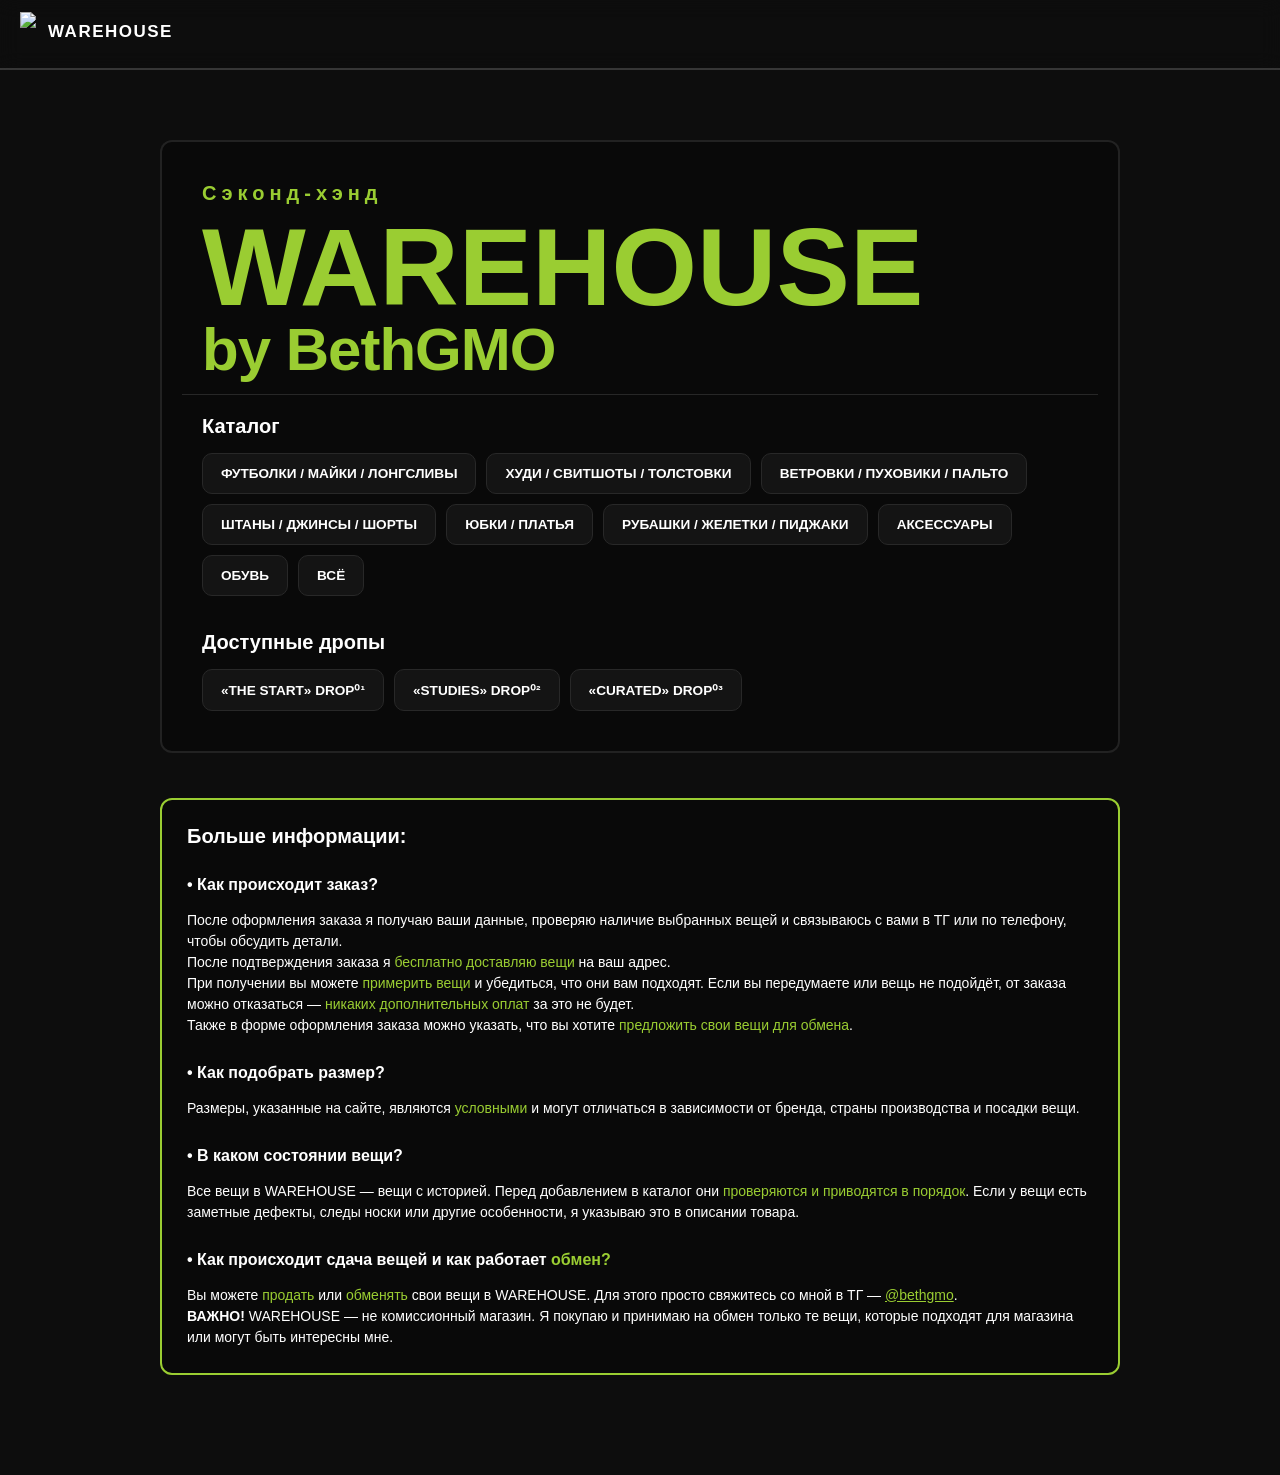
==== index.html @ 388d73cd "Add files via upload" ====
<!DOCTYPE html>
<html lang="ru">
<head>
    <meta charset="UTF-8">

    <meta
        name="viewport"
        content="width=device-width, initial-scale=1.0"
    >

    <title>WAREHOUSE by bethGMO - секнод-хэнд в Черняховске</title>

    <meta name="description" content="WAREHOUSE by bethGMO — секонд-хенд в Черняховске и Калининградской области. Одежда second hand, винтаж, аксессуары, сдача вещей за деньги, доставка, примерка и возврат.">

    <link rel="stylesheet" href="css/style.css">

    <link rel="icon" type="image/png" href="warehouse.png">
    <style>
    body {    
    /* 1. Указываем путь к картинке */
    background-image: url('fff.png'); 

    /* 2. Растягиваем картинку на весь экран без потери пропорций */
    background-size: cover;

    /* 3. Центрируем изображение */
    background-position: center;

    /* 4. Запрещаем повторение (чтобы картинка не замащивала экран плиточкой) */
    background-repeat: no-repeat;

    /* 5. Фиксируем фон при скролле (чтобы контент скроллился, а фон стоял) */
    background-attachment: fixed;

    /* 6. Страховочный цвет фона (если картинка долго грузится) */
    background-color: #0d0d0d;
    }
    
    </style>

</head>

<!--<script-- src="js/main.js"></script-->

<body>

    <header class="header">

        <div class="logo">
            <a class="text-logo"><img src="warehouse.png" class="pic-logo"> WAREHOUSE</a>
            
            <!-- <span>by bethGMO</span> -->
        </div>

    </header>


    <main>
    
        <section class="entry">
        
            <section class="hero">
            
                <p class="small-text">
                    Сэконд-хэнд
                </p>
            
                <h1>
                    <a class="z">W</a><a class="z">A</a><a class="z">R</a><a class="z">E</a><a class="z">H</a><a class="z">O</a><a class="z">U</a><a class="z">S</a><a class="z">E</a>
                    <span><a class="z">b</a><a class="z">y </a><a class="z">B</a><a class="z">e</a><a class="z">t</a><a class="z">h</a><a class="z">G</a><a class="z">M</a><a class="z">O</a></span>
                </h1>
            
            </section>
            
            <div class="catalog-divider"></div>
        
            <section class="catalog">
            
                <div class="catalog-header">
                    <h2>
                        Каталог
                    </h2>
                </div>
            
                <div class="categories">
                
                    <a href="catalog.html?category=tshirts" class="category" data-cat="tshirts">
                        ФУТБОЛКИ / МАЙКИ / ЛОНГСЛИВЫ
                    </a>
                
                    <a href="catalog.html?category=hoodies" class="category" data-cat="hoodies">
                        ХУДИ / СВИТШОТЫ / ТОЛСТОВКИ
                    </a>
                
                    <a href="catalog.html?category=jackets" class="category" data-cat="jackets">
                        ВЕТРОВКИ / ПУХОВИКИ / ПАЛЬТО
                    </a>
                
                    <a href="catalog.html?category=pants" class="category" data-cat="pants">
                        ШТАНЫ / ДЖИНСЫ / ШОРТЫ
                    </a>
                
                    <a href="catalog.html?category=skirts" class="category" data-cat="skirts">
                        ЮБКИ / ПЛАТЬЯ
                    </a>
                
                    <a href="catalog.html?category=formal-wear" class="category" data-cat="formal-wear">
                        РУБАШКИ / ЖЕЛЕТКИ / ПИДЖАКИ
                    </a>
                
                    <a href="catalog.html?category=accessories" class="category" data-cat="accessories">
                        АКСЕССУАРЫ
                    </a>
                
                    <a href="catalog.html?category=shoes" class="category" data-cat="shoes">
                        ОБУВЬ
                    </a>
                
                    <a href="catalog.html?category=all" class="category" data-cat="all">
                        ВСЁ
                    </a>
                
                </div>
            
            
                <div class="catalog-header drops-header">
                    <h2>
                        Доступные дропы
                    </h2>
                </div>
            
                <div class="categories">
                
                    <a href="catalog.html?category=drop01" class="category" data-cat="drop01">
                        «THE START» DROP⁰¹
                    </a>
                
                    <a href="catalog.html?category=drop02" class="category" data-cat="drop02">
                        «STUDIES» DROP⁰²
                    </a>
                
                    <a href="catalog.html?category=drop03" class="category" data-cat="drop03">
                        «CURATED» DROP⁰³
                    </a>
                
                </div>
            
            </section>
        
        </section>
    
    
        <section class="inf">
        
            <h2>
                Больше информации:
            </h2>
        
            <h3> • Как происходит заказ?</h3>
        
            <h4>
                После оформления заказа я получаю ваши данные, проверяю наличие выбранных вещей и связываюсь с вами в ТГ или по телефону, чтобы обсудить детали.
                <br>
                После подтверждения заказа я <span class="fatty-word1">бесплатно доставляю вещи</span> на ваш адрес.
                <br>
                При получении вы можете <span class="fatty-word1">примерить вещи</span> и убедиться, что они вам подходят. Если вы передумаете или вещь не подойдёт, от заказа можно    отказаться — <span class="fatty-word1">никаких дополнительных оплат</span> за это не будет.
                <br>
                Также в форме оформления заказа можно указать, что вы хотите <span class="fatty-word1">предложить свои вещи для обмена</span>.
            </h4>
        
        
            <h3> • Как подобрать размер?</h3>
        
            <h4>
                Размеры, указанные на сайте, являются <span class="fatty-word1">условными</span> и могут отличаться в зависимости от бренда, страны производства и посадки вещи.
                <br>
            </h4>
        
        
            <h3> • В каком состоянии вещи?</h3>
        
            <h4>
                Все вещи в WAREHOUSE — вещи с историей. Перед добавлением в каталог они <span class="fatty-word1">проверяются и приводятся в порядок</span>.
                Если у вещи есть заметные дефекты, следы носки или другие особенности, я указываю это в описании товара.
            </h4>
        
        
            <h3> • Как происходит сдача вещей и как работает <span class="fatty-word1">обмен?</span></h3>
        
            <h4>
                Вы можете <span class="fatty-word1">продать</span> или <span class="fatty-word1">обменять</span> свои вещи в WAREHOUSE.
                Для этого просто свяжитесь со мной в ТГ —
                <a href="https://t.me/bethgmo" title="Написать" style="color: yellowgreen" target="_blank">@bethgmo</a>.
                <br>
                <b>ВАЖНО!</b> WAREHOUSE — не комиссионный магазин. Я покупаю и принимаю на обмен только те вещи, которые подходят для магазина или могут быть интересны мне.
            </h4>
        
        </section>
    
    </main>


    <!--<script src="script.js"></script>-->




    <!--Остановка сайта на время добавления дропа:-->
    <div id="maintenance">
        <section class="hero">
            <p class="small-text">WAREHOUSE</p>

            <h1>
                <a class="z">С</a><a class="z">а</a><a class="z">й</a><a class="z">т </a><a class="z">о</a><a class="z">с</a><a class="z">т</a><a class="z">а</a><a class="z">н</a><a class="z">о</a><a class="z">в</a><a class="z">л</a><a class="z">е</a><a class="z">н</a>
            </h1>

            <p class="description">
                Сайт временно остановлен на время проверки нового дропа
                <br><br>
                «CURATED» DROP⁰³
            </p>
        </section>
    </div>

    <script>
        const MAINTENANCE_MODE = false;

        if (MAINTENANCE_MODE) {
            document.getElementById("maintenance").style.display = "flex";
        }
    </script>



</body>

</html>
---- css/style.css ----
* {
    box-sizing: border-box;
}


/* =========================================================
   HEADER
   ========================================================= */

.header {
    height: 70px;
    padding: 0 20px;

    display: flex;
    align-items: center;
    justify-content: space-between;

    border-bottom: 2px solid rgba(255, 255, 255, 0.178);

    position: sticky;
    top: 0;

    background: rgba(87, 194, 45, 0);

    backdrop-filter: blur(10px);

    z-index: 10;
}


.logo {
    color: white;

    font-size: 17px;
    font-weight: 800;

    text-decoration: none;
    letter-spacing: 1.5px;

    transition: color 0.4s ease;
}


.text-logo:hover {
    color: #ffffff;
}


.text-logo {
    display: inline-flex;
    align-items: center;

    gap: 12px;

    text-decoration: none;
}


.pic-logo {
    height: 40px;
    width: auto;

    object-fit: contain;
}


/* =========================================================
   BODY
   ========================================================= */

body {
    margin: 0;

    background: #ffffff;

    color: #ffffff;

    font-family: Arial, Helvetica, sans-serif;
}


/* =========================================================
   MAIN
   ========================================================= */

main {
    width: 100%;
    max-width: 1000px;

    margin: 0 auto;

    padding: 70px 20px 100px;
}


/* =========================================================
   ENTRY
   Единая функциональная зона
   ========================================================= */

.entry {
    padding: 10px 20px 5px;

    background-color: rgba(0, 0, 0, 0.25);

    border: 2px solid rgba(255, 255, 255, 0.1);

    border-radius: 12px;

    backdrop-filter: blur(8px);
    -webkit-backdrop-filter: blur(13px);
}


/* =========================================================
   HERO
   Теперь hero больше НЕ является отдельной плашкой
   ========================================================= */

.hero {
    padding: 30px 20px 20px;
}


.small-text {
    margin: 0;

    color: yellowgreen;

    font-size: 20px;

    letter-spacing: 5px;

    font-weight: 700;
}


.hero h1 {
    margin: 15px 0 0;

    font-size: clamp(40px, 11vw, 110px);

    line-height: 0.85;

    letter-spacing: 0;

    font-weight: 700;
}


.hero h1 span {
    display: block;

    margin: 12px 0 0;

    font-size: clamp(34px, 9vw, 60px);

    line-height: 0.8;

    letter-spacing: -1px;

    font-weight: 700;
}


.description {
    margin-top: 20px;

    color: #888888;

    font-size: 14px;
}


/* =========================================================
   CATALOG
   Теперь это часть entry, а не отдельная карточка
   ========================================================= */

.catalog {
    margin: 0;

    padding: 20px 20px 35px;
}


.catalog-header h2 {
    margin-top: 0;
    margin-bottom: 15px;

    font-size: 20px;
}


/* =========================================================
   CATEGORIES
   ========================================================= */

.categories {
    display: flex;

    flex-wrap: wrap;

    gap: 10px;
}


.category {
    display: inline-block;

    background-color: #141414;

    color: #ffffff;

    border: 1px solid #282828;

    padding: 12px 18px;

    border-radius: 10px;

    text-decoration: none;

    font-weight: bold;

    font-size: 0.85rem;

    transition:
        background-color 0.2s ease,
        border-color 0.2s ease,
        transform 0.2s ease;
}


.category:hover {
    background-color: #1f1f1f;

    border-color: yellowgreen;

    transform: translateY(-2px);
}


/* =========================================================
   DROPS
   ========================================================= */

.drops-header {
    margin-top: 35px;
}


/* =========================================================
   INFORMATION
   Отдельная смысловая зона
   ========================================================= */

.inf {
    margin: 45px 0 0;

    padding: 25px;

    backdrop-filter: blur(8px);
    -webkit-backdrop-filter: blur(13px);

    background-color: rgba(0, 0, 0, 0.25);

    border: 2px solid rgba(154, 205, 50, 1);

    border-radius: 12px;
    
}



.inf h2 {
    margin-top: 0;

    font-size: 20px;
}


.inf h3 {
    margin-top: 28px;

    font-size: 16px;
}


.inf h4 {
    margin: 10px 0 0;

    color: #ffffff;

    font-size: 14px;

    line-height: 1.5;

    font-weight: normal;
}


.fatty-word1 {
    color: yellowgreen;
}


/* =========================================================
   WAREHOUSE LETTERS
   ========================================================= */

.z {
    color: yellowgreen;
    font-weight: 800;

    transition: color 0.3s ease;

    cursor: default;

}


.z:hover {
    color: rgb(255, 255, 255);
}


.catalog-divider {
    height: 1px;
    background: rgba(255, 255, 255, 0.12);
    margin: 0px 0;
}


/* =========================================================
   MOBILE
   ========================================================= */

@media (max-width: 600px) {

    main {
        padding-left: 15px;
        padding-right: 15px;
    }


    .entry {
        padding: 10px;

        border-radius: 12px;
    }


    .hero {
        padding-top: 40px;
        padding-left: 10px;
        padding-right: 10px;
    }


    .catalog {
        padding-left: 10px;
        padding-right: 10px;
    }


    .inf {
        margin-top: 50px;

        padding: 20px;
    }

}


/* =========================================================
   MAINTENANCE MODE
   ========================================================= */

#maintenance {
    display: none;

    position: fixed;

    inset: 0;

    z-index: 9999;

    padding: 20px;

    background: rgba(0, 0, 0, 0.37);

    backdrop-filter: blur(10px);

    align-items: center;
    justify-content: center;
}


#maintenance .hero {
    width: 100%;
    max-width: 700px;
}


#maintenance .small-text {
    font-size: 28px;

    font-weight: 800;

    letter-spacing: 3px;
}


#maintenance .z {
    color: white;

    transition: color 0.3s ease;

    cursor: default;
}


#maintenance .z:hover {
    color: yellowgreen;
}
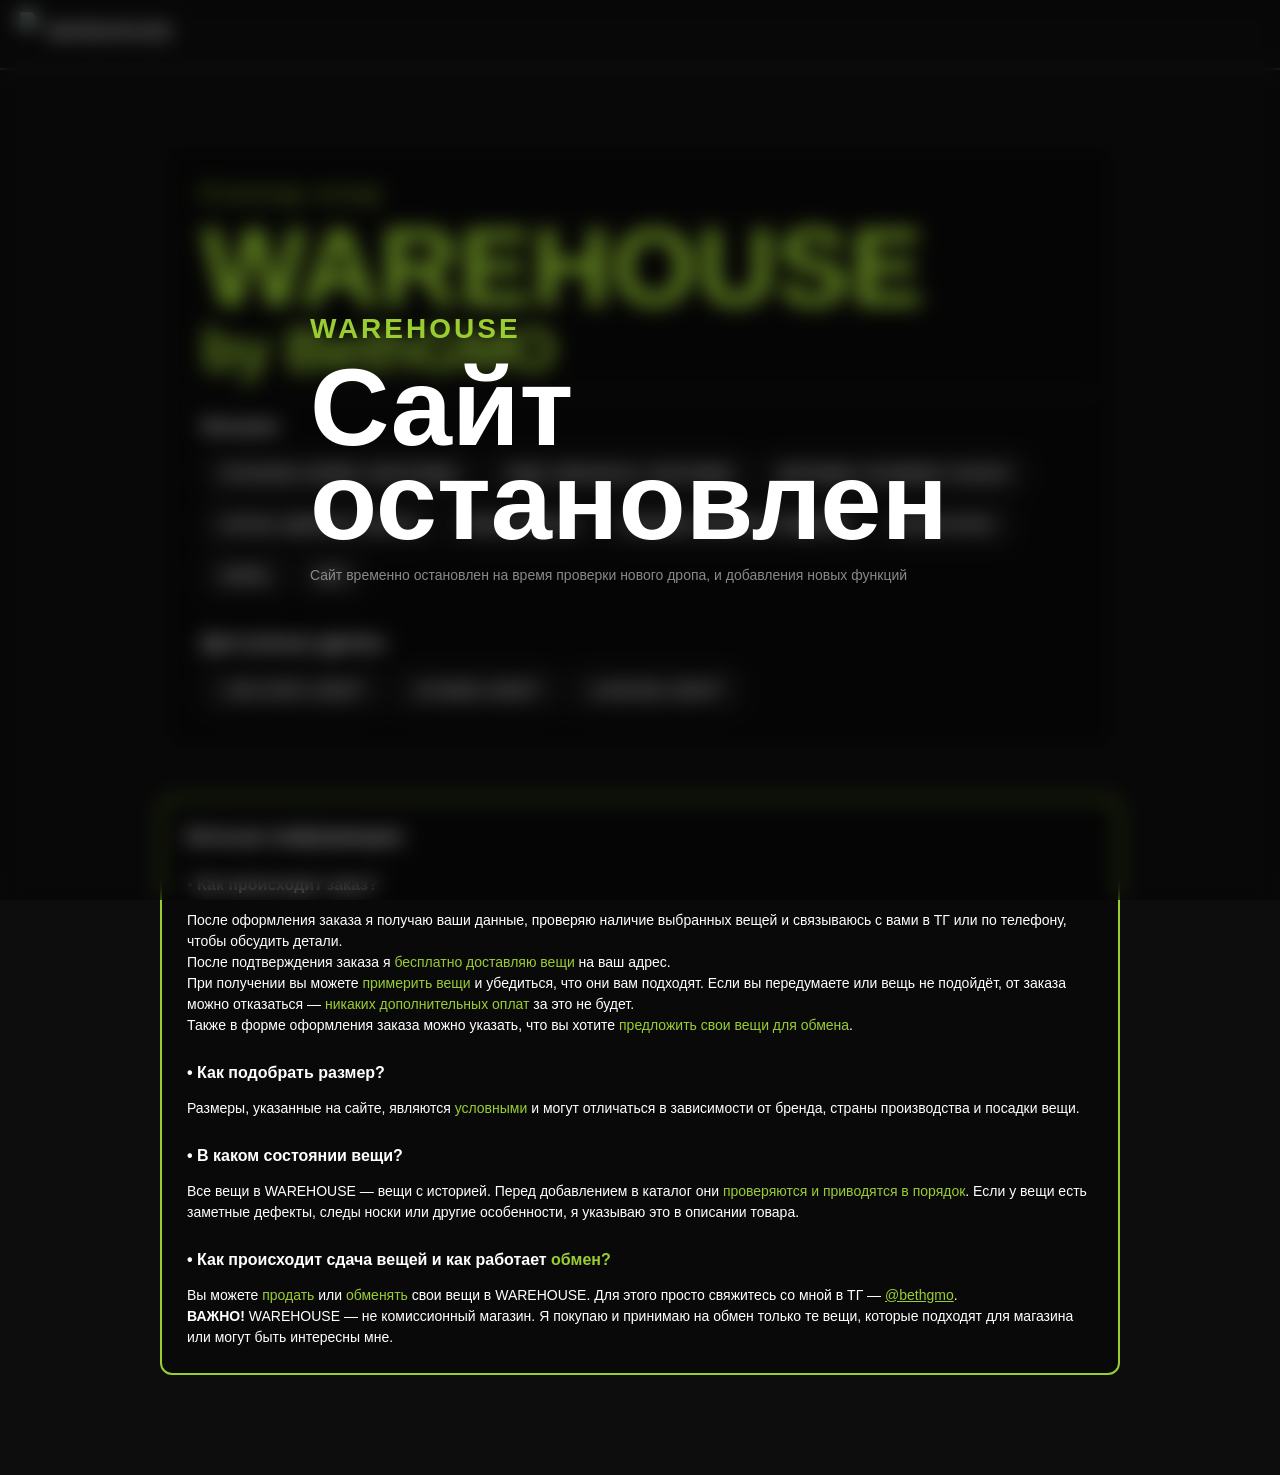
==== commit 5e66c190: "Add files via upload" ====
--- a/index.html
+++ b/index.html
@@ -215,15 +215,15 @@
             </h1>
 
             <p class="description">
-                Сайт временно остановлен на время проверки нового дропа
-                <br><br>
-                «CURATED» DROP⁰³
+                Сайт временно остановлен на время проверки нового дропа, и добавления новых функций
+                <!--<br><br>
+                «CURATED» DROP⁰³-->
             </p>
         </section>
     </div>
 
     <script>
-        const MAINTENANCE_MODE = false;
+        const MAINTENANCE_MODE = true;
 
         if (MAINTENANCE_MODE) {
             document.getElementById("maintenance").style.display = "flex";
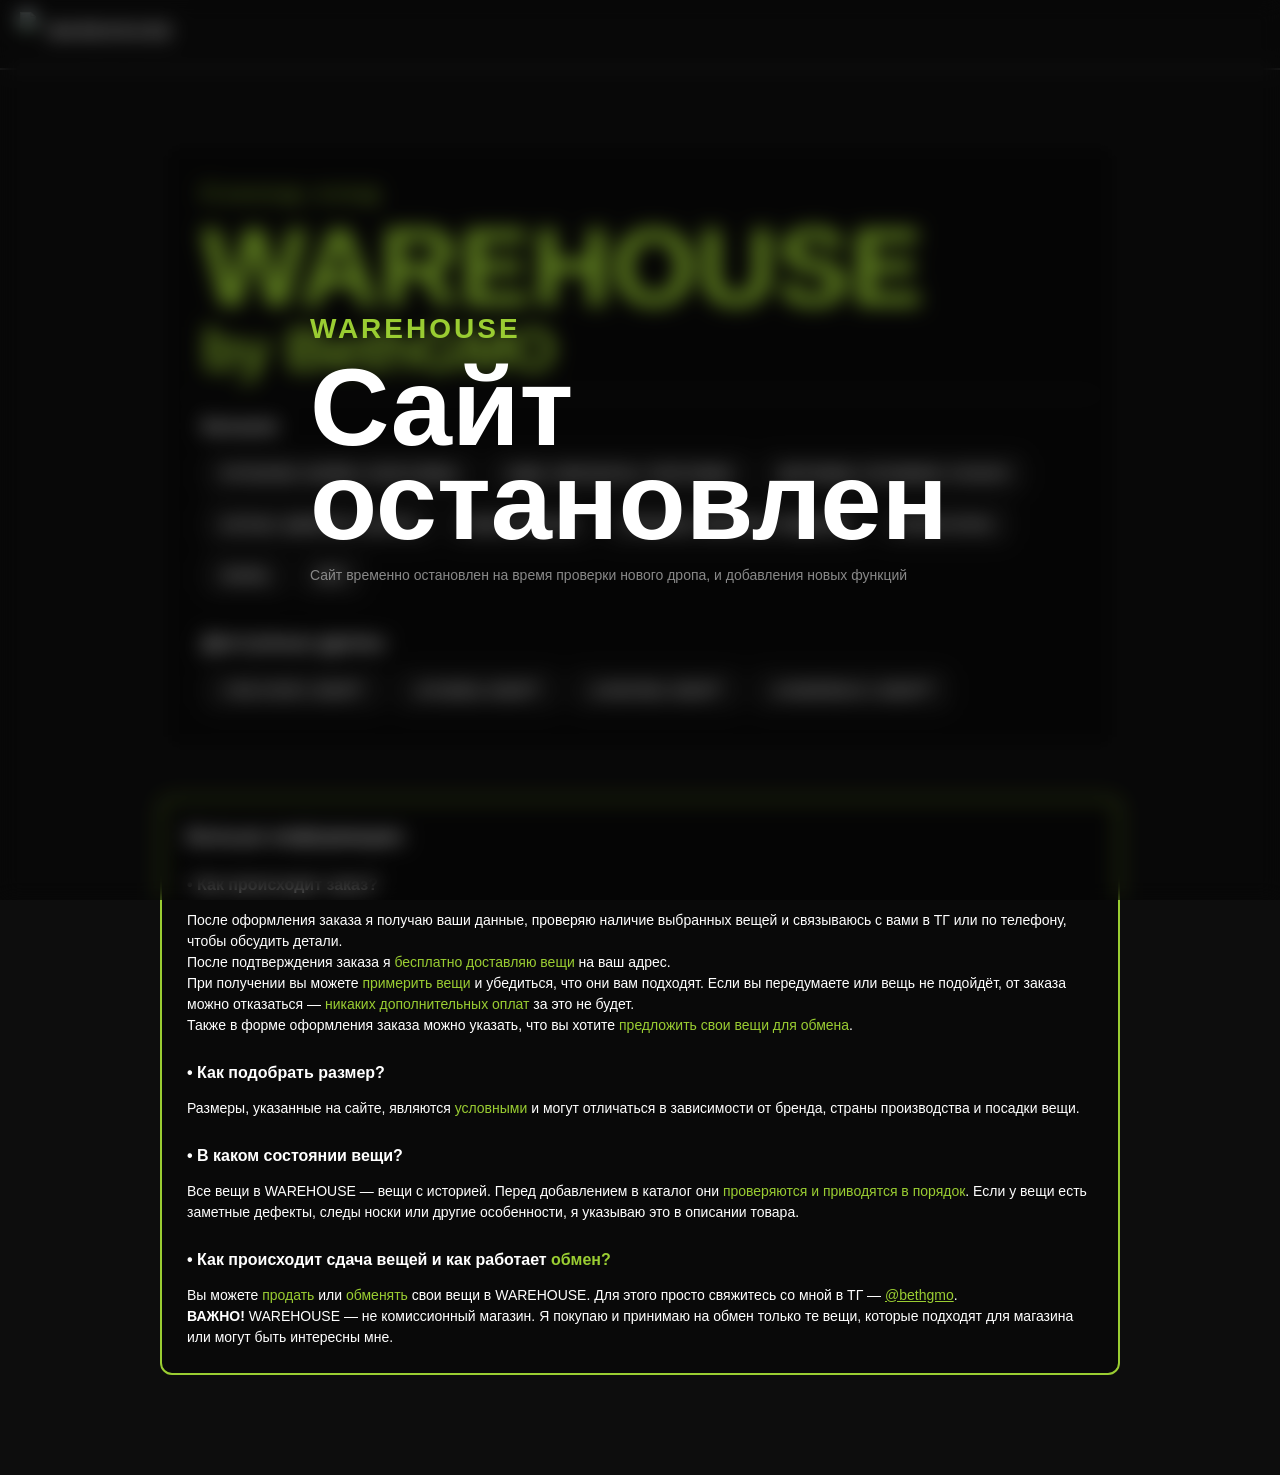
==== commit a73f91de: "Add files via upload" ====
--- a/index.html
+++ b/index.html
@@ -141,6 +141,9 @@
                 
                     <a href="catalog.html?category=drop03" class="category" data-cat="drop03">
                         «CURATED» DROP⁰³
+                    </a>
+                    <a href="catalog.html?category=drop04" class="category" data-cat="drop04">
+                        «CONSPIRACY» DROP⁰⁴
                     </a>
                 
                 </div>
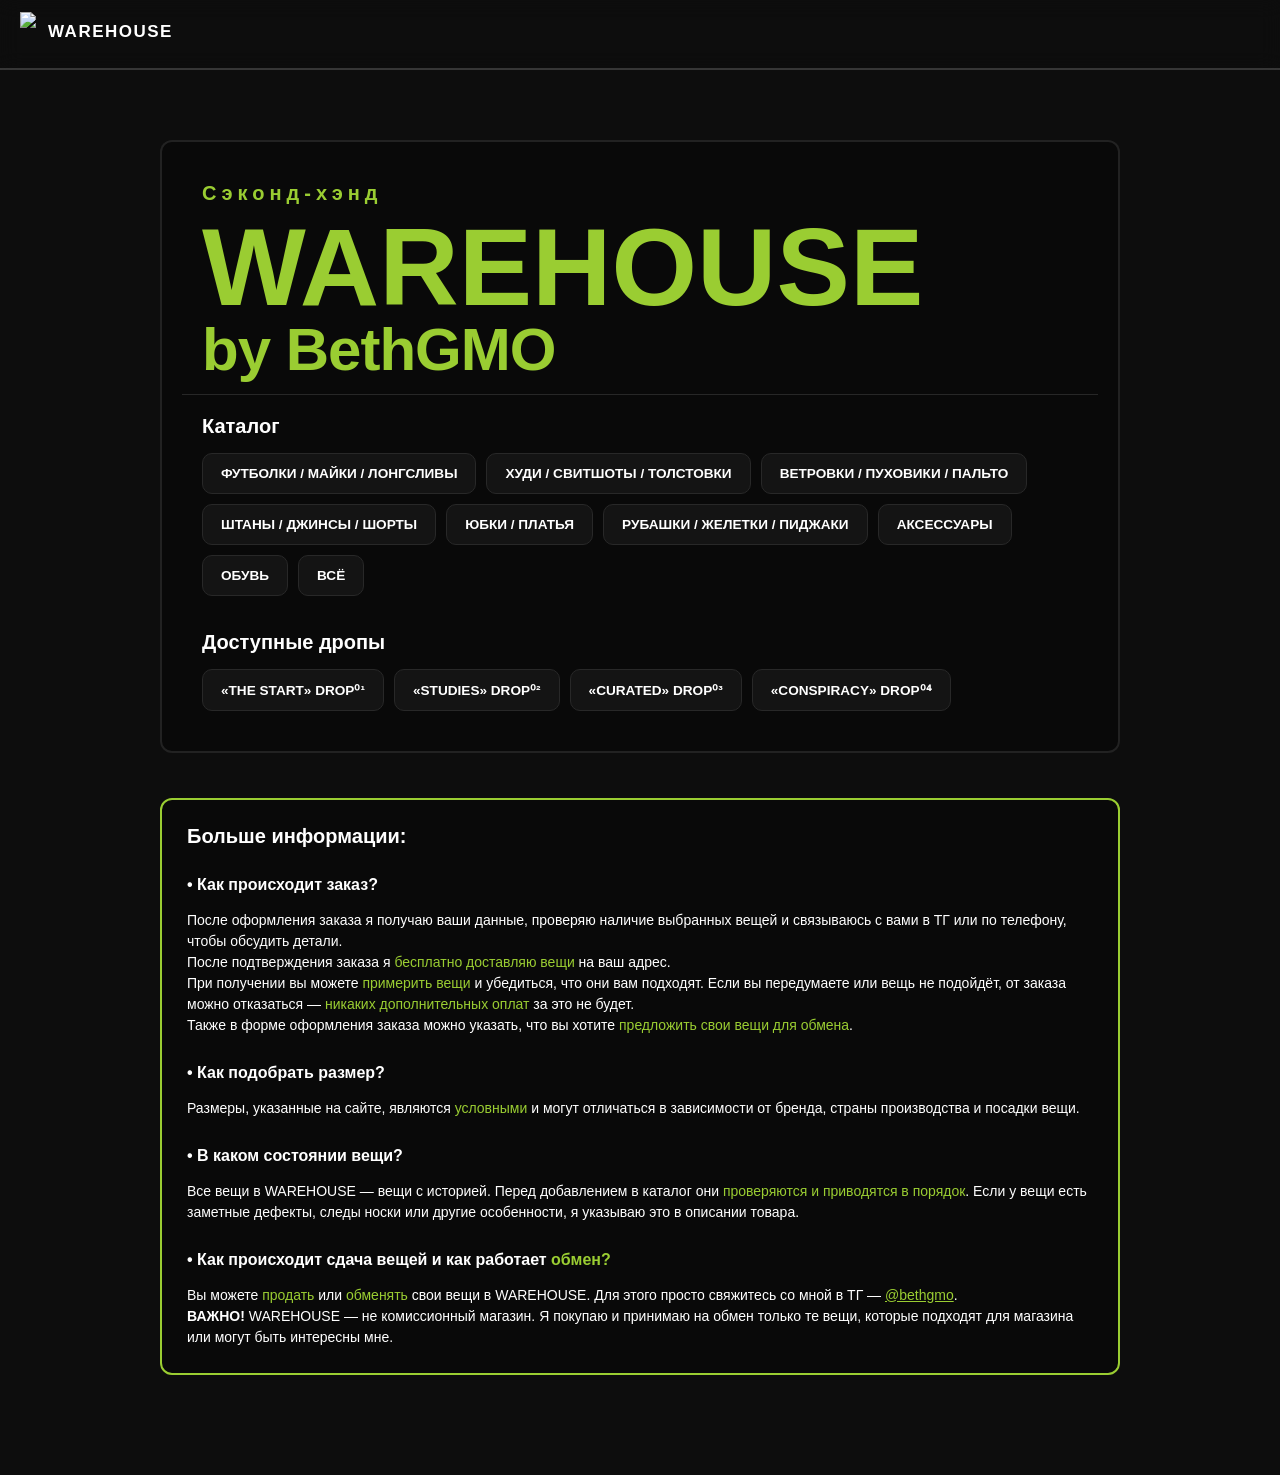
==== commit d18d94c5: "Add files via upload" ====
--- a/index.html
+++ b/index.html
@@ -226,7 +226,7 @@
     </div>
 
     <script>
-        const MAINTENANCE_MODE = true;
+        const MAINTENANCE_MODE = false;
 
         if (MAINTENANCE_MODE) {
             document.getElementById("maintenance").style.display = "flex";
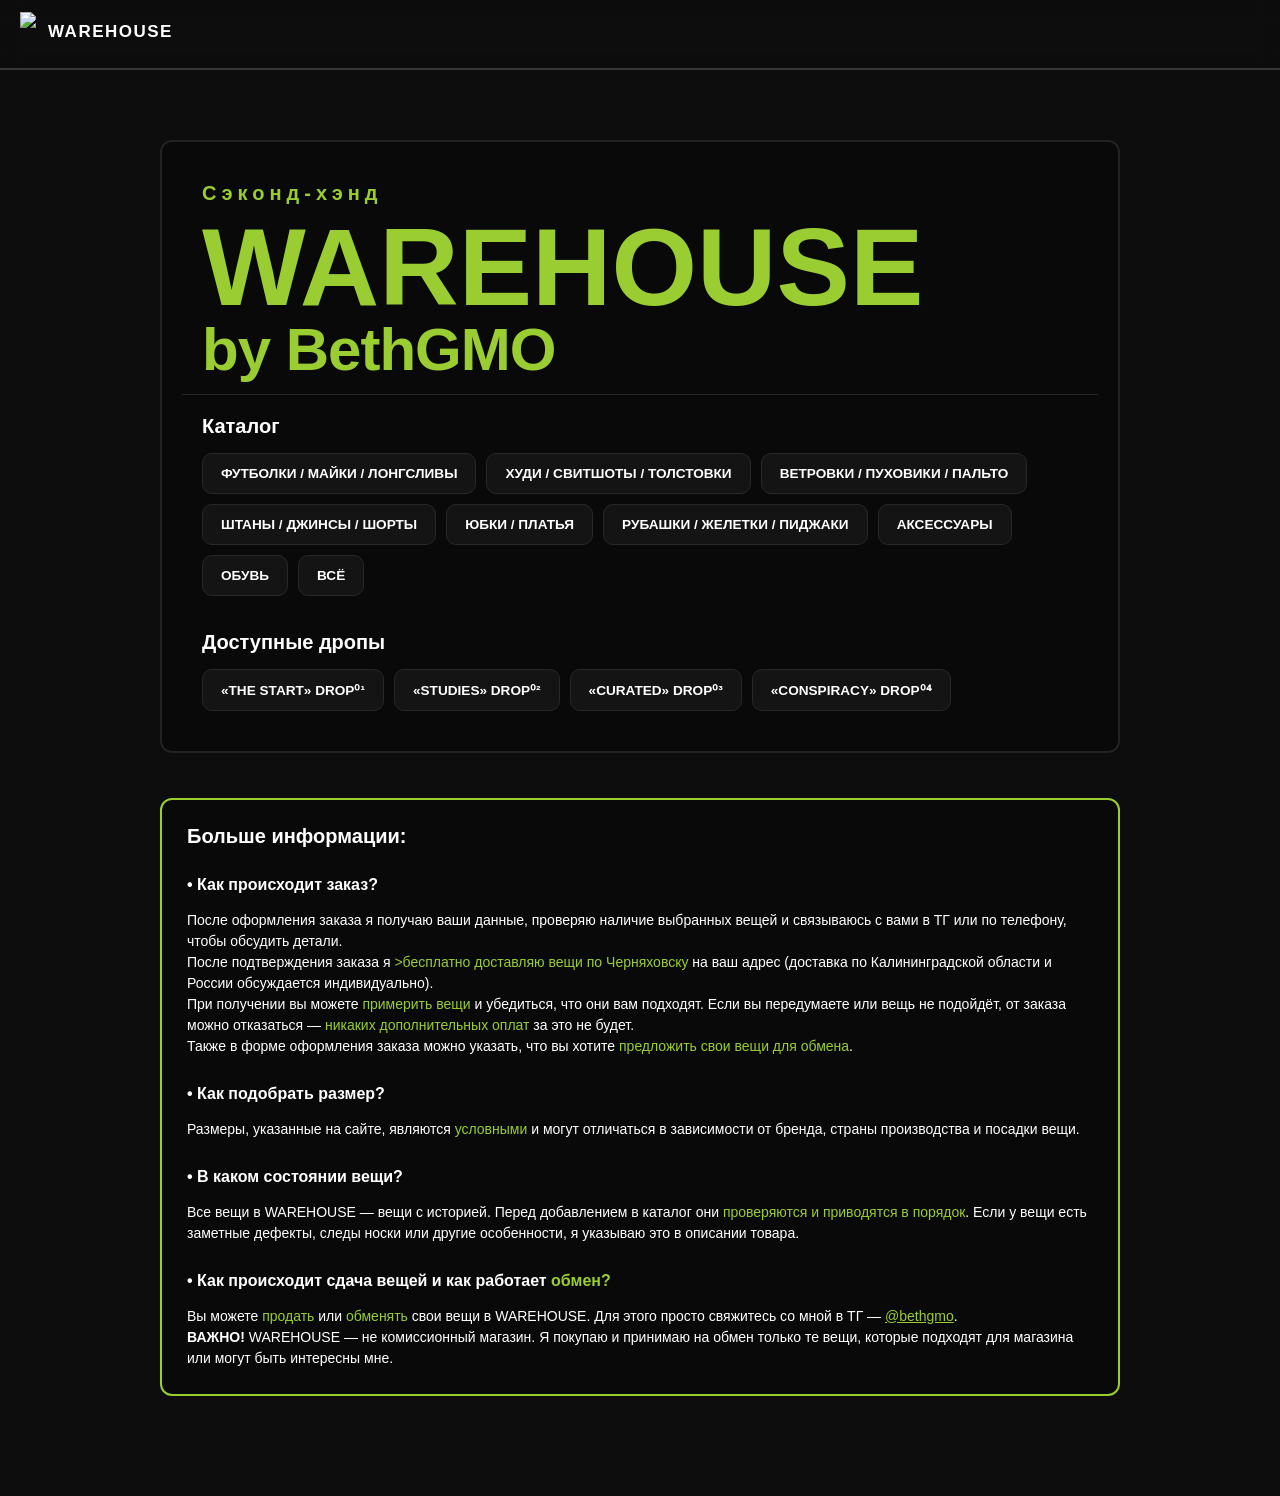
==== commit 9dca26af: "Add files via upload" ====
--- a/index.html
+++ b/index.html
@@ -164,8 +164,9 @@
             <h4>
                 После оформления заказа я получаю ваши данные, проверяю наличие выбранных вещей и связываюсь с вами в ТГ или по телефону, чтобы обсудить детали.
                 <br>
-                После подтверждения заказа я <span class="fatty-word1">бесплатно доставляю вещи</span> на ваш адрес.
-                <br>
+                После подтверждения заказа я <span class="fatty-word1">>бесплатно доставляю вещи по Черняховску</span> на ваш адрес (доставка по Калининградской области и России обсуждается индивидуально).
+                <br>
+                
                 При получении вы можете <span class="fatty-word1">примерить вещи</span> и убедиться, что они вам подходят. Если вы передумаете или вещь не подойдёт, от заказа можно    отказаться — <span class="fatty-word1">никаких дополнительных оплат</span> за это не будет.
                 <br>
                 Также в форме оформления заказа можно указать, что вы хотите <span class="fatty-word1">предложить свои вещи для обмена</span>.
--- a/css/style.css
+++ b/css/style.css
@@ -125,7 +125,7 @@
 .small-text {
     margin: 0;
 
-    color: yellowgreen;
+    color: #9acd32;
 
     font-size: 20px;
 
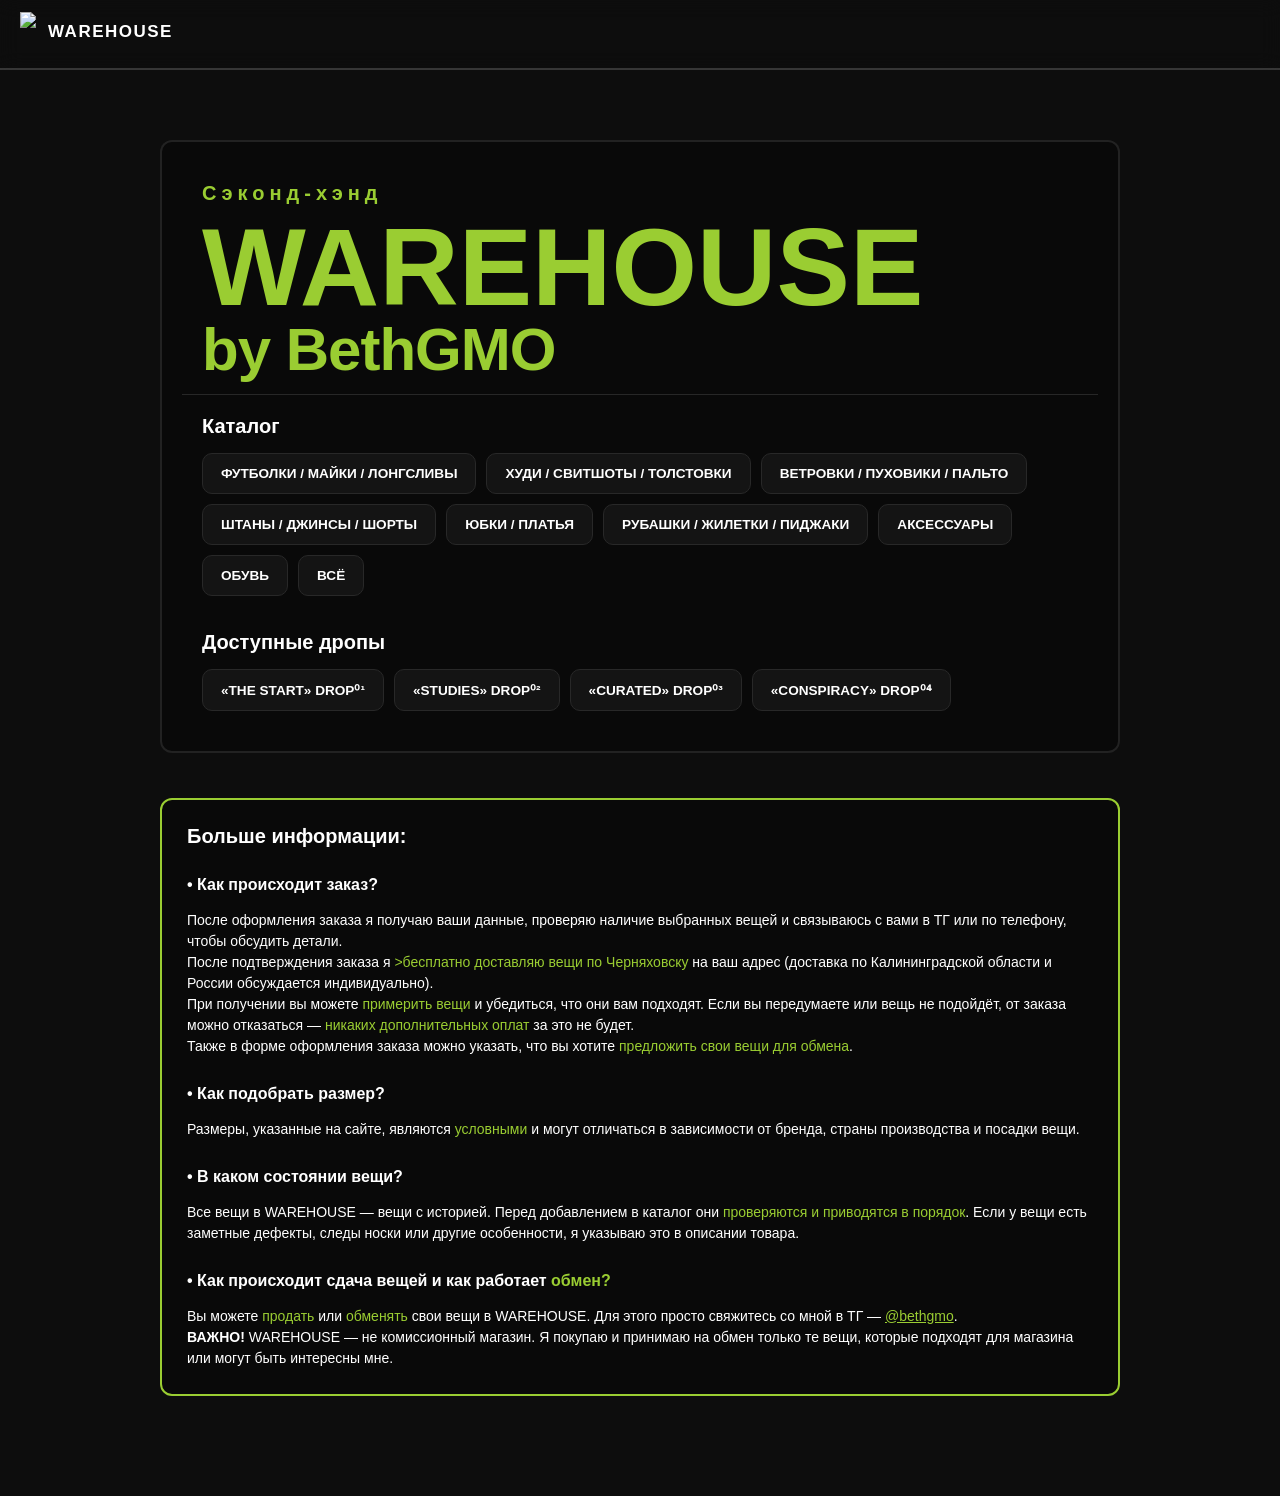
==== commit af345bdd: "Update index.html" ====
--- a/index.html
+++ b/index.html
@@ -105,7 +105,7 @@
                     </a>
                 
                     <a href="catalog.html?category=formal-wear" class="category" data-cat="formal-wear">
-                        РУБАШКИ / ЖЕЛЕТКИ / ПИДЖАКИ
+                        РУБАШКИ / ЖИЛЕТКИ / ПИДЖАКИ
                     </a>
                 
                     <a href="catalog.html?category=accessories" class="category" data-cat="accessories">
@@ -238,4 +238,4 @@
 
 </body>
 
-</html>+</html>
